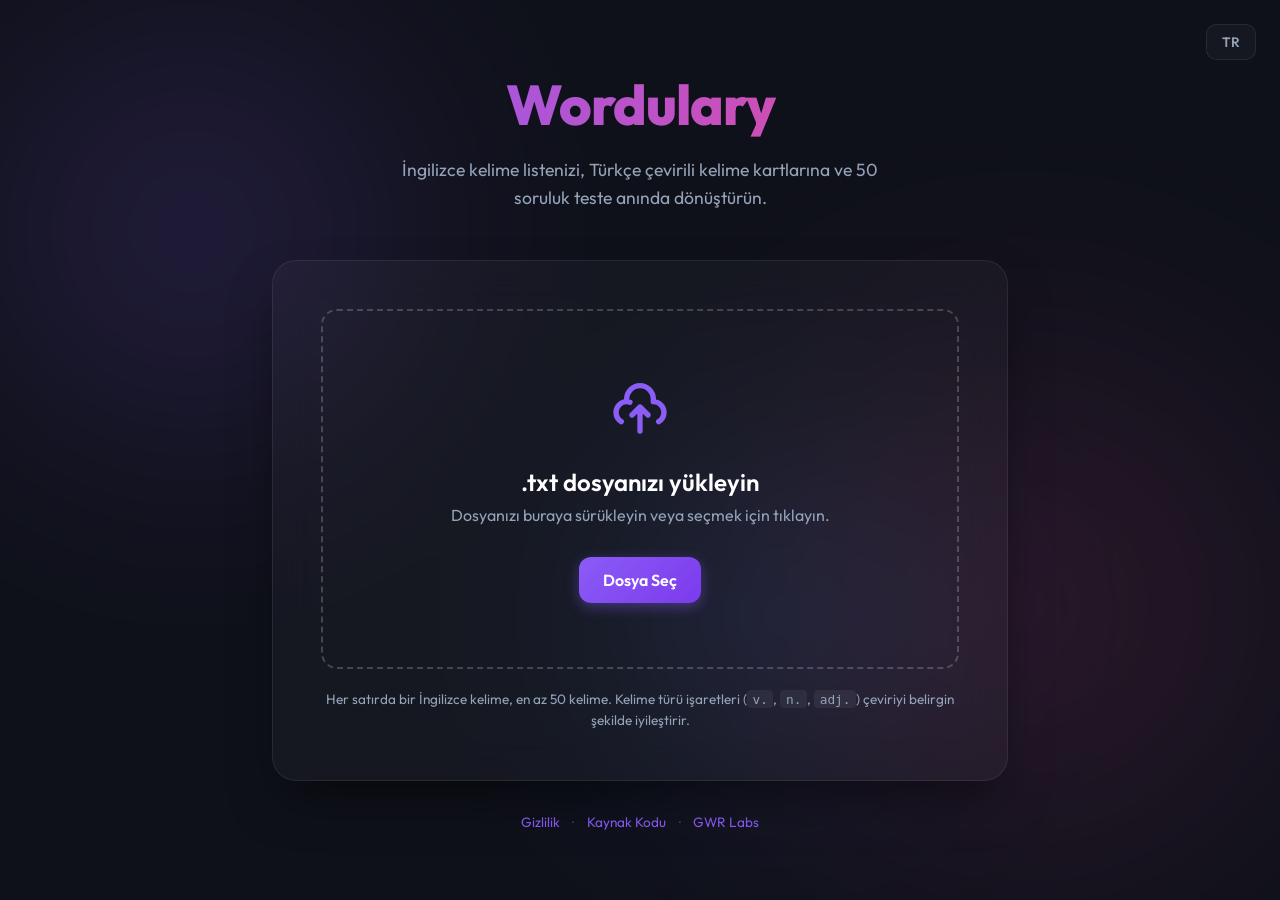
==== static/index.html @ 04f73932 "Rename the project from TestMaker to Wordulary "TestMaker" sat in the wrong crowd: in English, "test" ====
<!doctype html>
<html lang="tr">
  <head>
    <meta charset="UTF-8" />
    <meta name="viewport" content="width=device-width, initial-scale=1.0" />
    <title>Wordulary | Kelime Listesi ve Test Oluşturucu</title>
    <meta
      name="description"
      content="İngilizce kelime listenizi Türkçe çevirili kelime kartlarına ve 50 soruluk teste anında dönüştürün."
    />
    <link rel="preconnect" href="https://fonts.googleapis.com" />
    <link rel="preconnect" href="https://fonts.gstatic.com" crossorigin />
    <link
      href="https://fonts.googleapis.com/css2?family=Outfit:wght@300;400;600;800&display=swap"
      rel="stylesheet"
    />
    <link rel="stylesheet" href="/static/style.css" />
  </head>
  <body>
    <div class="background-mesh">
      <div class="blob blob-1"></div>
      <div class="blob blob-2"></div>
      <div class="blob blob-3"></div>
    </div>

    <button id="lang-btn" class="lang-btn" type="button" aria-label="Language">
      TR
    </button>

    <main class="container">
      <header class="header">
        <h1 data-i18n="heroTitle">Wordulary</h1>
        <p data-i18n="heroDesc">
          İngilizce kelime listenizi, Türkçe çevirili kelime kartlarına ve 50
          soruluk teste anında dönüştürün.
        </p>
      </header>

      <section class="card glassmorphism">
        <!-- API key (yalnizca herkese acik kurulumda gorunur) -->
        <div id="key-section" class="key-section hidden">
          <label class="key-label" for="api-key" data-i18n="keyLabel"
            >DeepL API Anahtarınız</label
          >
          <p class="key-hint" data-i18n="keyHint">
            Çeviri için kendi DeepL anahtarınızı kullanırsınız.
            <a href="https://www.deepl.com/pro-api" target="_blank" rel="noopener"
              >Ücretsiz anahtar alın</a
            >
            — ayda 500.000 karakter, binlerce kelime listesine yeter.
          </p>
          <input
            type="password"
            id="api-key"
            class="key-input"
            autocomplete="off"
            spellcheck="false"
            data-i18n-placeholder="keyPlaceholder"
            placeholder="Örn: 12345678-abcd-...:fx"
          />
          <div class="key-row">
            <label class="key-remember">
              <input type="checkbox" id="key-remember" checked />
              <span data-i18n="keyRemember">Bu cihazda hatırla</span>
            </label>
            <button
              type="button"
              id="key-forget"
              class="key-forget hidden"
              data-i18n="keyForget"
            >
              Kayıtlı anahtarı sil
            </button>
          </div>
          <p class="key-privacy">
            <svg
              class="lock-icon"
              viewBox="0 0 24 24"
              fill="none"
              xmlns="http://www.w3.org/2000/svg"
            >
              <path
                d="M7 11V7a5 5 0 0 1 10 0v4M5 11h14v10H5V11z"
                stroke="currentColor"
                stroke-width="2"
                stroke-linecap="round"
                stroke-linejoin="round"
              />
            </svg>
            <span data-i18n="keyPrivacy"
              >Anahtarınız yalnızca bu isteğin çevirisi için kullanılır.
              Sunucumuzda saklanmaz, kaydedilmez, loglanmaz.</span
            >
          </p>
        </div>

        <div id="upload-zone" class="upload-zone">
          <input type="file" id="file-input" accept=".txt" hidden />
          <div class="upload-content">
            <svg
              class="upload-icon"
              viewBox="0 0 24 24"
              fill="none"
              xmlns="http://www.w3.org/2000/svg"
            >
              <path
                d="M7 10V9C7 6.23858 9.23858 4 12 4C14.7614 4 17 6.23858 17 9V10C19.2091 10 21 11.7909 21 14C21 15.4806 20.1956 16.8084 19 17.5M7 10C4.79086 10 3 11.7909 3 14C3 15.4806 3.8044 16.8084 5 17.5M7 10C7.43285 10 7.84965 10.0688 8.24006 10.1959M12 12V21M12 12L15 15M12 12L9 15"
                stroke="currentColor"
                stroke-width="2"
                stroke-linecap="round"
                stroke-linejoin="round"
              />
            </svg>
            <h2 data-i18n="uploadTitle">.txt dosyanızı yükleyin</h2>
            <p data-i18n="uploadDesc">
              Dosyanızı buraya sürükleyin veya seçmek için tıklayın.
            </p>
            <span class="btn-primary" id="browse-btn" data-i18n="uploadBtn"
              >Dosya Seç</span
            >
          </div>
        </div>

        <p class="upload-rules" data-i18n="uploadRules">
          Her satırda bir İngilizce kelime, en az 50 kelime. Kelime türü
          işaretleri (<code>v.</code>, <code>n.</code>, <code>adj.</code>)
          çeviriyi belirgin şekilde iyileştirir.
        </p>

        <!-- Loading -->
        <div id="loading-state" class="state hidden">
          <div class="spinner"></div>
          <h3 data-i18n="loadingTitle">Kelimeleriniz işleniyor...</h3>
          <p data-i18n="loadingDesc">DeepL çeviriyi yaparken bir saniye...</p>
          <div class="progress-bar-container">
            <div class="progress-bar" id="progress-bar"></div>
          </div>
        </div>

        <!-- Success -->
        <div id="success-state" class="state hidden">
          <div class="success-icon-container">
            <svg
              class="success-icon"
              viewBox="0 0 24 24"
              fill="none"
              xmlns="http://www.w3.org/2000/svg"
            >
              <path
                d="M20 6L9 17L4 12"
                stroke="currentColor"
                stroke-width="2"
                stroke-linecap="round"
                stroke-linejoin="round"
              />
            </svg>
          </div>
          <h3 data-i18n="successTitle">Hazır!</h3>
          <p data-i18n="successDesc">
            Kelime listeniz ve testiniz indirilmeye hazır.
          </p>
          <div class="download-actions">
            <a
              id="download-words"
              class="btn-primary"
              href="#"
              data-i18n="downloadWords"
              >Kelime Listesini İndir</a
            >
            <a
              id="download-quiz"
              class="btn-secondary"
              href="#"
              data-i18n="downloadQuiz"
              >Testi İndir</a
            >
          </div>
          <button id="reset-btn" class="btn-ghost" data-i18n="resetBtn">
            Yeni Bir Tane Oluştur
          </button>
        </div>

        <!-- Error -->
        <div id="error-state" class="state hidden">
          <div class="error-icon-container">
            <svg
              class="error-icon"
              viewBox="0 0 24 24"
              fill="none"
              xmlns="http://www.w3.org/2000/svg"
            >
              <path
                d="M12 9V14M12 17.5V18M21 12C21 16.9706 16.9706 21 12 21C7.02944 21 3 16.9706 3 12C3 7.02944 7.02944 3 12 3C16.9706 3 21 7.02944 21 12Z"
                stroke="currentColor"
                stroke-width="2"
                stroke-linecap="round"
                stroke-linejoin="round"
              />
            </svg>
          </div>
          <h3 data-i18n="errorTitle">Bir şeyler ters gitti</h3>
          <p id="error-message" data-i18n="errorDesc">Dosyanız işlenemedi.</p>
          <button id="retry-btn" class="btn-primary" data-i18n="retryBtn">
            Tekrar Dene
          </button>
        </div>
      </section>

      <footer class="footer">
        <a href="/privacy/" data-i18n="footerPrivacy">Gizlilik</a>
        <span class="footer-sep">·</span>
        <a
          href="https://github.com/TalhaTufanN/wordulary"
          target="_blank"
          rel="noopener"
          data-i18n="footerSource"
          >Kaynak Kodu</a
        >
        <span class="footer-sep">·</span>
        <a href="https://gwrlabs.com" target="_blank" rel="noopener">GWR Labs</a>
      </footer>
    </main>

    <script src="/static/translations.js"></script>
    <script src="/static/script.js"></script>
  </body>
</html>
---- static/style.css ----
:root {
  --bg-dark: #0f111a;
  --card-bg: rgba(255, 255, 255, 0.03);
  --card-border: rgba(255, 255, 255, 0.08);
  --text-primary: #ffffff;
  --text-secondary: #94a3b8;
  --accent-primary: #8b5cf6;
  --accent-secondary: #ec4899;
  --accent-hover: #7c3aed;
  --success: #10b981;
  --error: #ef4444;
}

* {
  margin: 0;
  padding: 0;
  box-sizing: border-box;
  font-family: "Outfit", sans-serif;
}

body {
  background-color: var(--bg-dark);
  color: var(--text-primary);
  min-height: 100vh;
  display: flex;
  justify-content: center;
  align-items: center;
  overflow-x: hidden;
  position: relative;
}

/* Background Mesh */
.background-mesh {
  position: fixed;
  top: 0;
  left: 0;
  width: 100vw;
  height: 100vh;
  z-index: -1;
  overflow: hidden;
  background: var(--bg-dark);
}

.blob {
  position: absolute;
  filter: blur(100px);
  opacity: 0.5;
  animation: float 20s infinite alternate;
}

.blob-1 {
  top: -10%;
  left: -10%;
  width: 50vw;
  height: 50vw;
  background: radial-gradient(
    circle,
    rgba(139, 92, 246, 0.4) 0%,
    rgba(0, 0, 0, 0) 70%
  );
}

.blob-2 {
  bottom: -10%;
  right: -10%;
  width: 60vw;
  height: 60vw;
  background: radial-gradient(
    circle,
    rgba(236, 72, 153, 0.3) 0%,
    rgba(0, 0, 0, 0) 70%
  );
  animation-delay: -5s;
}

.blob-3 {
  top: 40%;
  left: 40%;
  width: 40vw;
  height: 40vw;
  background: radial-gradient(
    circle,
    rgba(59, 130, 246, 0.3) 0%,
    rgba(0, 0, 0, 0) 70%
  );
  animation-delay: -10s;
}

@keyframes float {
  0% {
    transform: translate(0, 0) scale(1);
  }
  100% {
    transform: translate(10%, 10%) scale(1.1);
  }
}

/* Container & Header */
.container {
  width: 100%;
  max-width: 800px;
  padding: 2rem;
  z-index: 1;
}

.header {
  text-align: center;
  margin-bottom: 3rem;
}

.header h1 {
  font-size: 3.5rem;
  font-weight: 800;
  margin-bottom: 1rem;
  background: linear-gradient(
    to right,
    var(--accent-primary),
    var(--accent-secondary)
  );
  -webkit-background-clip: text;
  background-clip: text;
  -webkit-text-fill-color: transparent;
  letter-spacing: -1px;
}

.header p {
  color: var(--text-secondary);
  font-size: 1.1rem;
  max-width: 500px;
  margin: 0 auto;
  line-height: 1.6;
}

/* Glassmorphism Card */
.glassmorphism {
  background: var(--card-bg);
  backdrop-filter: blur(20px);
  -webkit-backdrop-filter: blur(20px);
  border: 1px solid var(--card-border);
  border-radius: 24px;
  padding: 3rem;
  box-shadow: 0 25px 50px -12px rgba(0, 0, 0, 0.5);
  transition: all 0.3s ease;
}

/* Upload Zone */
.upload-zone {
  border: 2px dashed rgba(255, 255, 255, 0.2);
  border-radius: 16px;
  padding: 4rem 2rem;
  text-align: center;
  cursor: pointer;
  transition: all 0.3s cubic-bezier(0.4, 0, 0.2, 1);
  position: relative;
  overflow: hidden;
}

.upload-zone:hover,
.upload-zone.dragover {
  border-color: var(--accent-primary);
  background: rgba(139, 92, 246, 0.05);
  transform: translateY(-2px);
}

.upload-icon {
  width: 64px;
  height: 64px;
  color: var(--accent-primary);
  margin-bottom: 1.5rem;
  transition: transform 0.3s ease;
}

.upload-zone:hover .upload-icon {
  transform: translateY(-5px);
}

.upload-zone h2 {
  font-size: 1.5rem;
  font-weight: 600;
  margin-bottom: 0.5rem;
}

.upload-zone p {
  color: var(--text-secondary);
  margin-bottom: 2rem;
}

/* Buttons */
.btn-primary,
.btn-secondary,
.btn-ghost {
  display: inline-block;
  padding: 0.8rem 1.5rem;
  border-radius: 12px;
  font-weight: 600;
  font-size: 1rem;
  cursor: pointer;
  transition: all 0.2s ease;
  border: none;
  text-decoration: none;
}

.btn-primary {
  background: linear-gradient(
    135deg,
    var(--accent-primary),
    var(--accent-hover)
  );
  color: white;
  box-shadow: 0 4px 14px 0 rgba(139, 92, 246, 0.39);
}

.btn-primary:hover {
  box-shadow: 0 6px 20px rgba(139, 92, 246, 0.23);
  transform: translateY(-2px);
}

.btn-secondary {
  background: rgba(255, 255, 255, 0.1);
  color: white;
  border: 1px solid rgba(255, 255, 255, 0.1);
}

.btn-secondary:hover {
  background: rgba(255, 255, 255, 0.15);
  transform: translateY(-2px);
}

.btn-ghost {
  background: transparent;
  color: var(--text-secondary);
  margin-top: 1rem;
}

.btn-ghost:hover {
  color: white;
}

/* States */
.state {
  text-align: center;
  padding: 2rem 0;
  animation: fadeIn 0.4s ease forwards;
}

.hidden {
  display: none !important;
}

@keyframes fadeIn {
  from {
    opacity: 0;
    transform: translateY(10px);
  }
  to {
    opacity: 1;
    transform: translateY(0);
  }
}

/* Loading State */
.spinner {
  width: 50px;
  height: 50px;
  border: 3px solid rgba(255, 255, 255, 0.1);
  border-radius: 50%;
  border-top-color: var(--accent-primary);
  animation: spin 1s ease-in-out infinite;
  margin: 0 auto 2rem;
}

@keyframes spin {
  to {
    transform: rotate(360deg);
  }
}

.state h3 {
  font-size: 1.5rem;
  margin-bottom: 1rem;
}

.state p {
  color: var(--text-secondary);
}

.progress-bar-container {
  width: 100%;
  height: 6px;
  background: rgba(255, 255, 255, 0.1);
  border-radius: 6px;
  margin-top: 2rem;
  overflow: hidden;
  position: relative;
}

.progress-bar {
  position: absolute;
  top: 0;
  left: 0;
  height: 100%;
  width: 30%;
  background: linear-gradient(
    90deg,
    var(--accent-primary),
    var(--accent-secondary)
  );
  border-radius: 6px;
  animation: progress 2s infinite ease-in-out alternate;
}

@keyframes progress {
  0% {
    width: 10%;
    transform: translateX(0);
  }
  100% {
    width: 40%;
    transform: translateX(60vw);
  }
}

/* Success & Error Icons */
.success-icon-container,
.error-icon-container {
  width: 64px;
  height: 64px;
  border-radius: 50%;
  display: flex;
  justify-content: center;
  align-items: center;
  margin: 0 auto 1.5rem;
}

.success-icon-container {
  background: rgba(16, 185, 129, 0.2);
  color: var(--success);
}

.error-icon-container {
  background: rgba(239, 68, 68, 0.2);
  color: var(--error);
}

.success-icon,
.error-icon {
  width: 32px;
  height: 32px;
}

.download-actions {
  display: flex;
  gap: 1rem;
  justify-content: center;
  margin-top: 2rem;
}

/* Language toggle */
.lang-btn {
  position: fixed;
  top: 1.5rem;
  right: 1.5rem;
  z-index: 10;
  padding: 0.5rem 0.9rem;
  border-radius: 10px;
  background: var(--card-bg);
  backdrop-filter: blur(20px);
  -webkit-backdrop-filter: blur(20px);
  border: 1px solid var(--card-border);
  color: var(--text-secondary);
  font-weight: 600;
  font-size: 0.85rem;
  letter-spacing: 0.5px;
  cursor: pointer;
  transition: all 0.2s ease;
}

.lang-btn:hover {
  color: var(--text-primary);
  border-color: var(--accent-primary);
}

/* API key section */
.key-section {
  margin-bottom: 2rem;
  padding-bottom: 2rem;
  border-bottom: 1px solid var(--card-border);
}

.key-label {
  display: block;
  font-weight: 600;
  margin-bottom: 0.4rem;
}

.key-hint {
  color: var(--text-secondary);
  font-size: 0.9rem;
  line-height: 1.5;
  margin-bottom: 0.9rem;
}

.key-hint a,
.footer a {
  color: var(--accent-primary);
  text-decoration: none;
}

.key-hint a:hover,
.footer a:hover {
  text-decoration: underline;
}

.key-input {
  width: 100%;
  padding: 0.85rem 1rem;
  border-radius: 12px;
  background: rgba(0, 0, 0, 0.25);
  border: 1px solid var(--card-border);
  color: var(--text-primary);
  font-size: 0.95rem;
  transition: border-color 0.2s ease;
}

.key-input::placeholder {
  color: rgba(148, 163, 184, 0.5);
}

.key-input:focus {
  outline: none;
  border-color: var(--accent-primary);
}

.key-row {
  display: flex;
  align-items: center;
  justify-content: space-between;
  gap: 1rem;
  margin-top: 0.75rem;
  flex-wrap: wrap;
}

.key-remember {
  display: flex;
  align-items: center;
  gap: 0.5rem;
  color: var(--text-secondary);
  font-size: 0.9rem;
  cursor: pointer;
}

.key-remember input {
  accent-color: var(--accent-primary);
  width: 16px;
  height: 16px;
  cursor: pointer;
}

.key-forget {
  background: none;
  border: none;
  color: var(--text-secondary);
  font-size: 0.85rem;
  text-decoration: underline;
  cursor: pointer;
  padding: 0;
}

.key-forget:hover {
  color: var(--error);
}

.key-privacy {
  display: flex;
  align-items: flex-start;
  gap: 0.5rem;
  margin-top: 0.9rem;
  color: var(--text-secondary);
  font-size: 0.82rem;
  line-height: 1.5;
  opacity: 0.85;
}

.lock-icon {
  width: 14px;
  height: 14px;
  flex-shrink: 0;
  margin-top: 0.2rem;
  color: var(--success);
}

/* Upload rules */
.upload-rules {
  margin-top: 1.25rem;
  text-align: center;
  color: var(--text-secondary);
  font-size: 0.85rem;
  line-height: 1.6;
}

.upload-rules code {
  font-family: ui-monospace, "SF Mono", Menlo, monospace;
  background: rgba(255, 255, 255, 0.06);
  padding: 0.1rem 0.35rem;
  border-radius: 4px;
  font-size: 0.8rem;
}

/* Footer */
.footer {
  margin-top: 2rem;
  text-align: center;
  color: var(--text-secondary);
  font-size: 0.85rem;
}

.footer-sep {
  margin: 0 0.6rem;
  opacity: 0.4;
}

@media (max-width: 640px) {
  .download-actions {
    flex-direction: column;
  }
  .header h1 {
    font-size: 2.5rem;
  }
  .glassmorphism {
    padding: 1.75rem;
  }
  .upload-zone {
    padding: 2.5rem 1rem;
  }
  .container {
    padding: 1.25rem;
  }
  .lang-btn {
    top: 1rem;
    right: 1rem;
  }
}
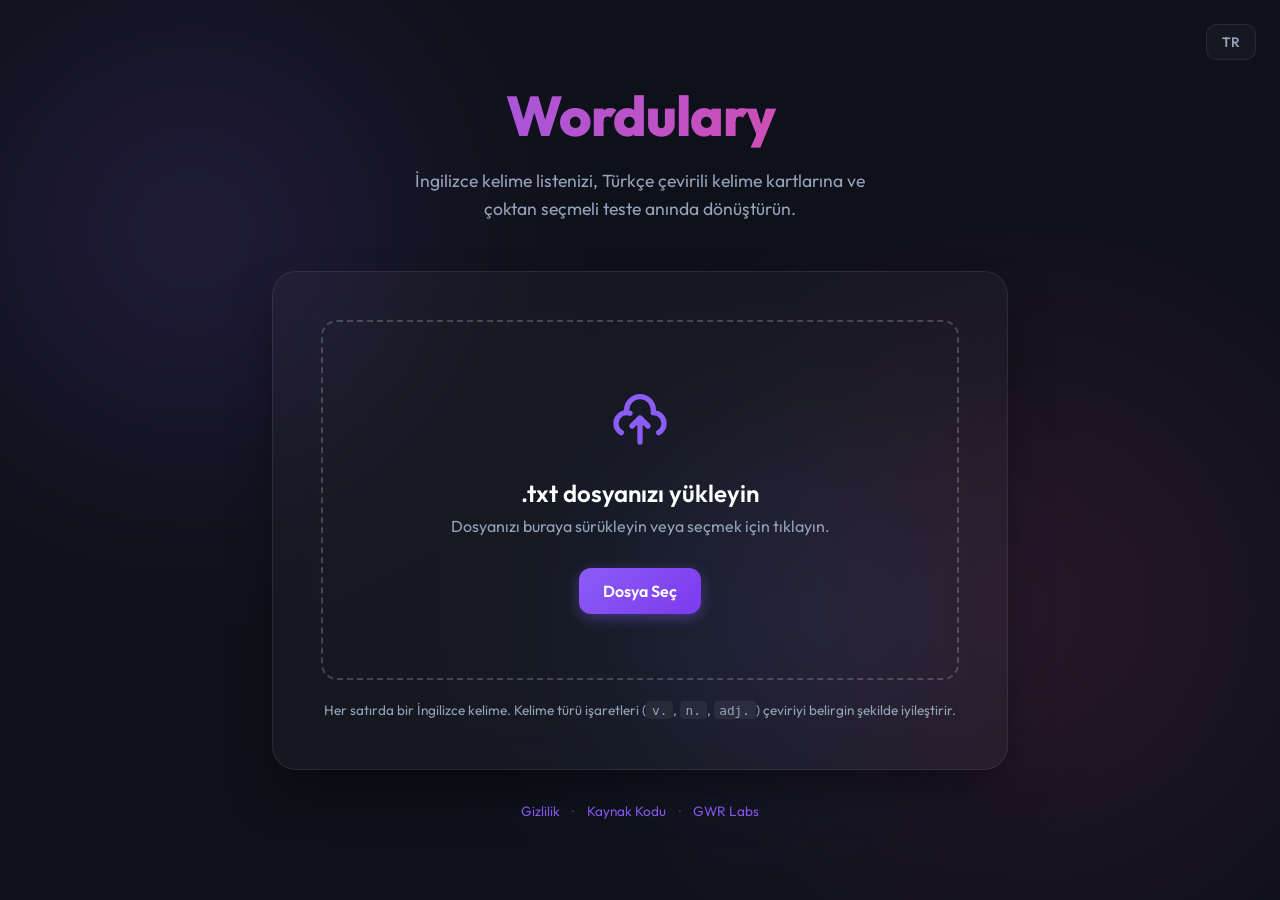
==== commit 40aaae9b: "Remove the 50-word requirement; fix duplicate-word crash The 50-word minimum was arbitrary and the q" ====
--- a/static/index.html
+++ b/static/index.html
@@ -6,7 +6,7 @@
     <title>Wordulary | Kelime Listesi ve Test Oluşturucu</title>
     <meta
       name="description"
-      content="İngilizce kelime listenizi Türkçe çevirili kelime kartlarına ve 50 soruluk teste anında dönüştürün."
+      content="İngilizce kelime listenizi Türkçe çevirili kelime kartlarına ve çoktan seçmeli teste anında dönüştürün."
     />
     <link rel="preconnect" href="https://fonts.googleapis.com" />
     <link rel="preconnect" href="https://fonts.gstatic.com" crossorigin />
@@ -31,8 +31,8 @@
       <header class="header">
         <h1 data-i18n="heroTitle">Wordulary</h1>
         <p data-i18n="heroDesc">
-          İngilizce kelime listenizi, Türkçe çevirili kelime kartlarına ve 50
-          soruluk teste anında dönüştürün.
+          İngilizce kelime listenizi, Türkçe çevirili kelime kartlarına ve çoktan
+          seçmeli teste anında dönüştürün.
         </p>
       </header>
 
@@ -122,7 +122,7 @@
         </div>
 
         <p class="upload-rules" data-i18n="uploadRules">
-          Her satırda bir İngilizce kelime, en az 50 kelime. Kelime türü
+          Her satırda bir İngilizce kelime. Kelime türü
           işaretleri (<code>v.</code>, <code>n.</code>, <code>adj.</code>)
           çeviriyi belirgin şekilde iyileştirir.
         </p>
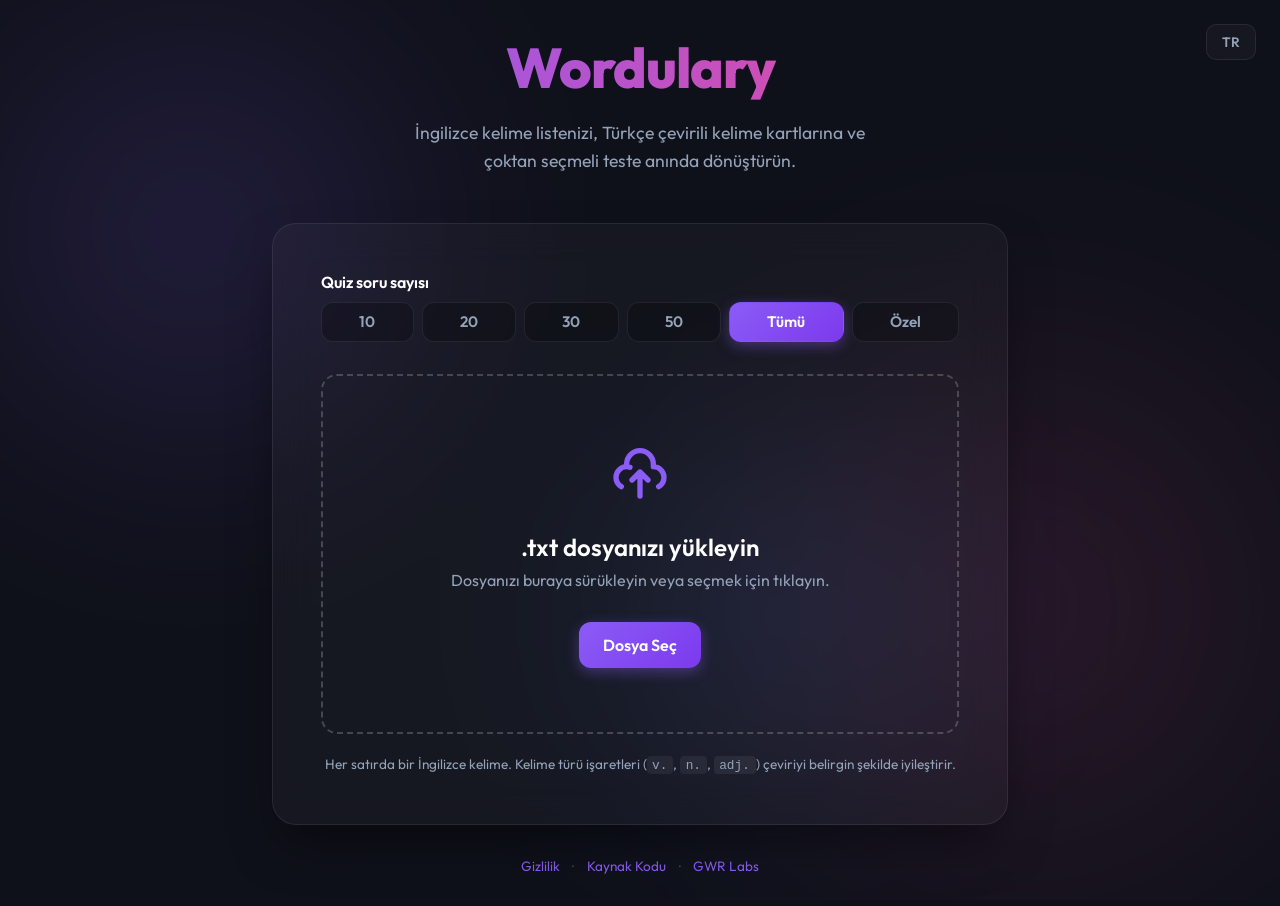
==== commit d9688fcd: "Let the user choose the quiz length The quiz was always every word. Now a selector above the upload " ====
--- a/static/index.html
+++ b/static/index.html
@@ -94,6 +94,43 @@
           </p>
         </div>
 
+        <div id="quiz-count-section" class="quiz-count-section">
+          <label class="count-label" data-i18n="countLabel"
+            >Quiz soru sayısı</label
+          >
+          <div class="count-options" id="count-options">
+            <button type="button" class="count-btn" data-count="10">10</button>
+            <button type="button" class="count-btn" data-count="20">20</button>
+            <button type="button" class="count-btn" data-count="30">30</button>
+            <button type="button" class="count-btn" data-count="50">50</button>
+            <button
+              type="button"
+              class="count-btn active"
+              data-count="all"
+              data-i18n="countAll"
+            >
+              Tümü
+            </button>
+            <button
+              type="button"
+              class="count-btn"
+              data-count="custom"
+              data-i18n="countCustom"
+            >
+              Özel
+            </button>
+          </div>
+          <input
+            type="number"
+            id="count-custom"
+            class="count-custom hidden"
+            min="1"
+            max="1000"
+            data-i18n-placeholder="countCustomPlaceholder"
+            placeholder="Kaç soru?"
+          />
+        </div>
+
         <div id="upload-zone" class="upload-zone">
           <input type="file" id="file-input" accept=".txt" hidden />
           <div class="upload-content">
--- a/static/style.css
+++ b/static/style.css
@@ -489,6 +489,66 @@
   color: var(--success);
 }
 
+/* Quiz question-count selector */
+.quiz-count-section {
+  margin-bottom: 2rem;
+}
+
+.count-label {
+  display: block;
+  font-weight: 600;
+  margin-bottom: 0.6rem;
+}
+
+.count-options {
+  display: flex;
+  flex-wrap: wrap;
+  gap: 0.5rem;
+}
+
+.count-btn {
+  flex: 1 1 auto;
+  min-width: 52px;
+  padding: 0.6rem 0.9rem;
+  border-radius: 12px;
+  background: rgba(0, 0, 0, 0.25);
+  border: 1px solid var(--card-border);
+  color: var(--text-secondary);
+  font-weight: 600;
+  font-size: 0.95rem;
+  cursor: pointer;
+  transition: all 0.2s ease;
+}
+
+.count-btn:hover {
+  border-color: var(--accent-primary);
+  color: var(--text-primary);
+}
+
+.count-btn.active {
+  background: linear-gradient(135deg, var(--accent-primary), var(--accent-hover));
+  border-color: transparent;
+  color: #fff;
+  box-shadow: 0 4px 14px 0 rgba(139, 92, 246, 0.39);
+}
+
+.count-custom {
+  width: 100%;
+  margin-top: 0.6rem;
+  padding: 0.75rem 1rem;
+  border-radius: 12px;
+  background: rgba(0, 0, 0, 0.25);
+  border: 1px solid var(--card-border);
+  color: var(--text-primary);
+  font-size: 0.95rem;
+  transition: border-color 0.2s ease;
+}
+
+.count-custom:focus {
+  outline: none;
+  border-color: var(--accent-primary);
+}
+
 /* Upload rules */
 .upload-rules {
   margin-top: 1.25rem;
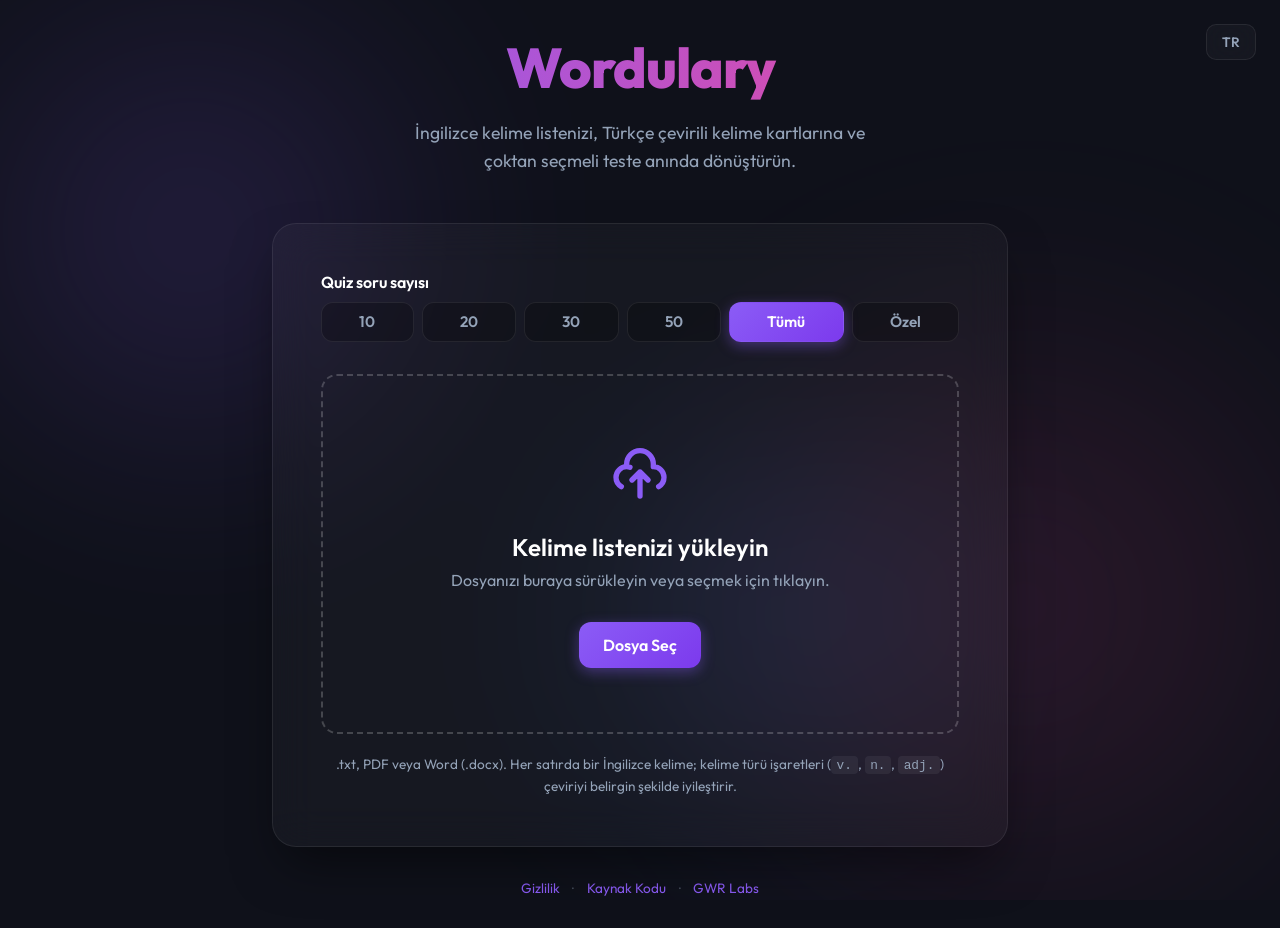
==== commit ff44c23e: "Accept PDF and Word (.docx) uploads, not just .txt Teachers have vocabulary lists in whatever format" ====
--- a/static/index.html
+++ b/static/index.html
@@ -132,7 +132,7 @@
         </div>
 
         <div id="upload-zone" class="upload-zone">
-          <input type="file" id="file-input" accept=".txt" hidden />
+          <input type="file" id="file-input" accept=".txt,.pdf,.docx" hidden />
           <div class="upload-content">
             <svg
               class="upload-icon"
@@ -148,7 +148,7 @@
                 stroke-linejoin="round"
               />
             </svg>
-            <h2 data-i18n="uploadTitle">.txt dosyanızı yükleyin</h2>
+            <h2 data-i18n="uploadTitle">Kelime listenizi yükleyin</h2>
             <p data-i18n="uploadDesc">
               Dosyanızı buraya sürükleyin veya seçmek için tıklayın.
             </p>
@@ -159,8 +159,8 @@
         </div>
 
         <p class="upload-rules" data-i18n="uploadRules">
-          Her satırda bir İngilizce kelime. Kelime türü
-          işaretleri (<code>v.</code>, <code>n.</code>, <code>adj.</code>)
+          .txt, PDF veya Word (.docx). Her satırda bir İngilizce kelime; kelime
+          türü işaretleri (<code>v.</code>, <code>n.</code>, <code>adj.</code>)
           çeviriyi belirgin şekilde iyileştirir.
         </p>
 
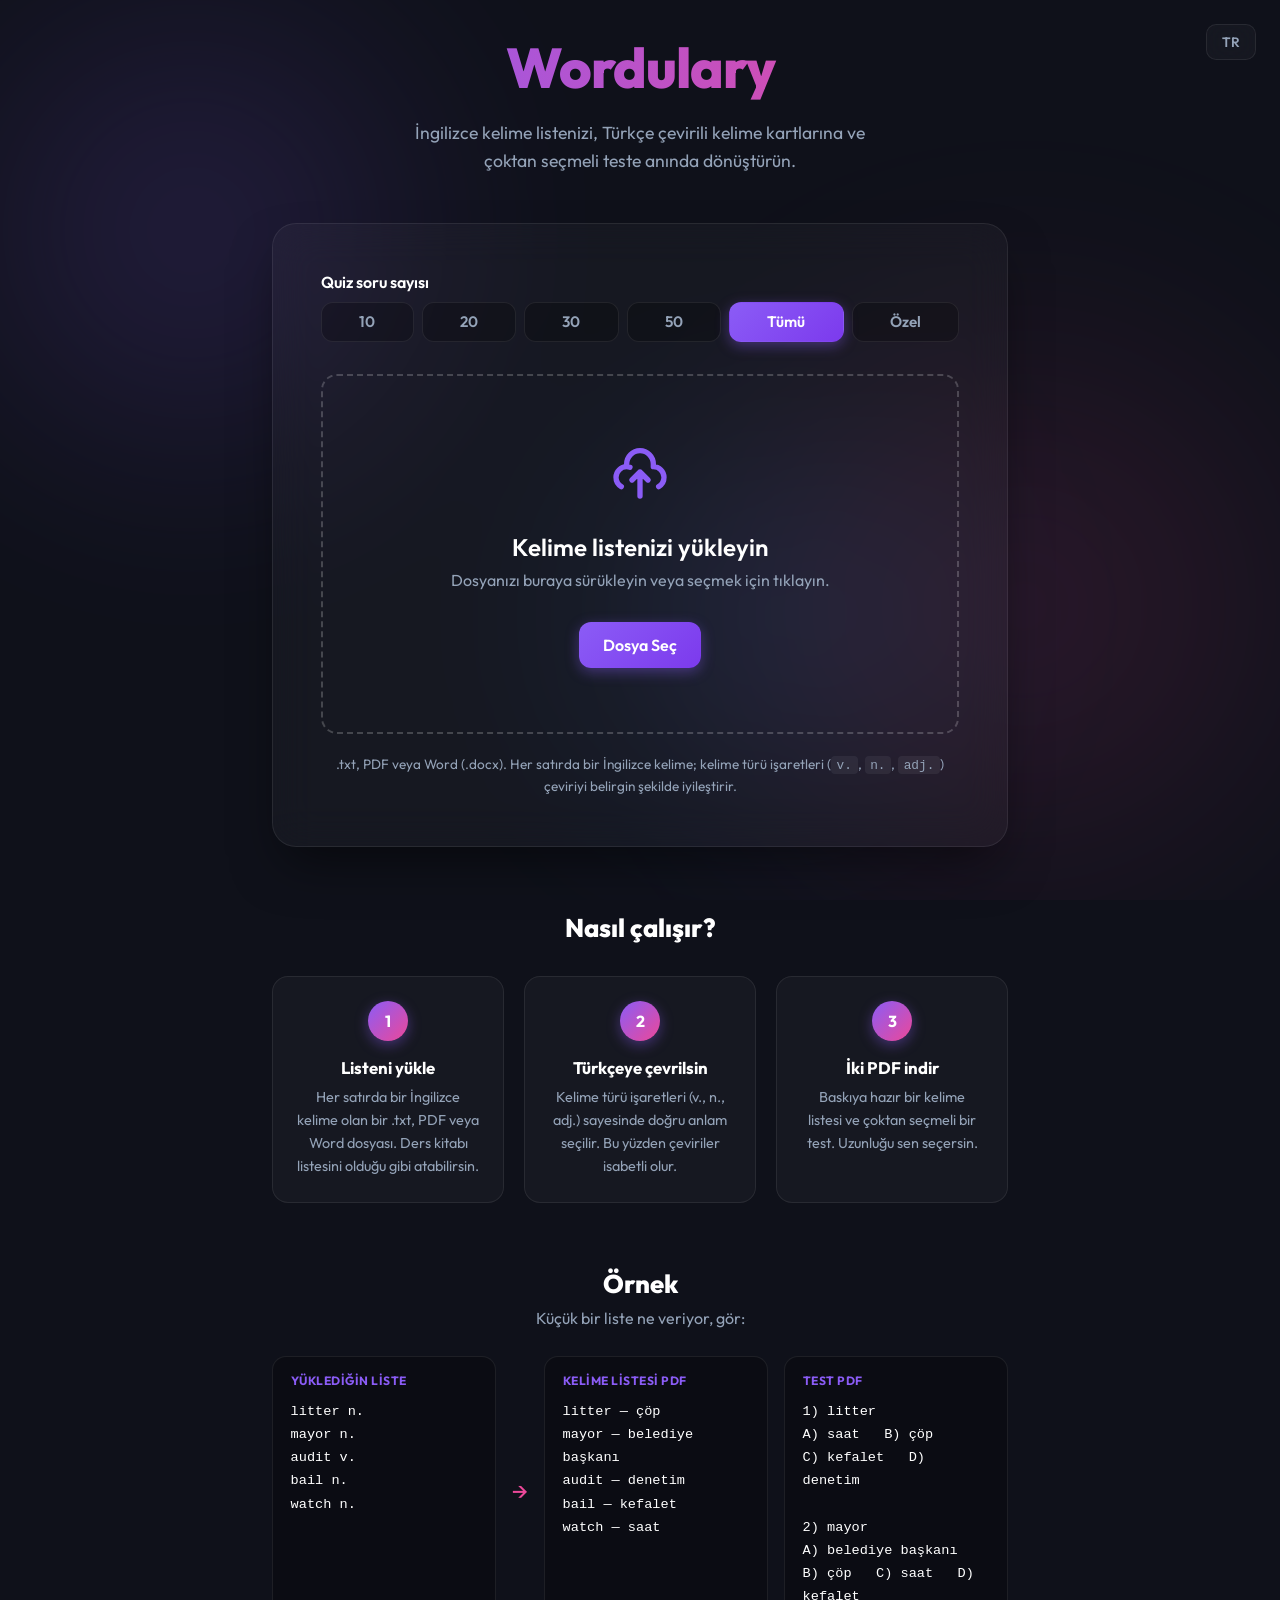
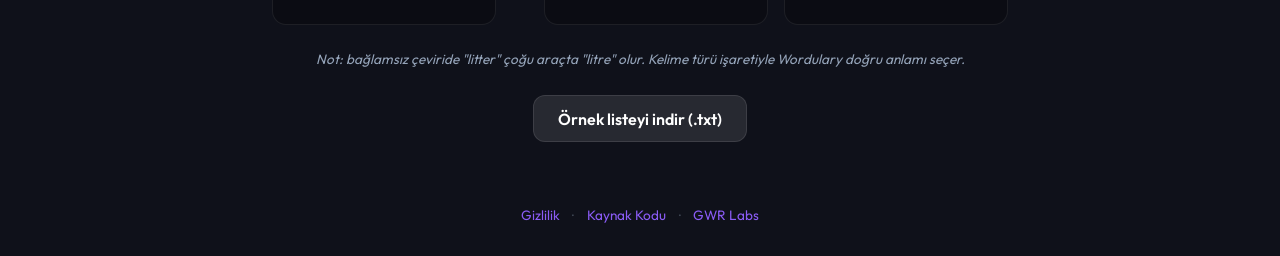
==== commit c3a4535f: "Add "How it works" and a worked example to the landing page The page was a bare upload box - users h" ====
--- a/static/index.html
+++ b/static/index.html
@@ -243,6 +243,81 @@
         </div>
       </section>
 
+      <!-- Nasıl çalışır -->
+      <section class="how-section">
+        <h2 class="section-title" data-i18n="howTitle">Nasıl çalışır?</h2>
+        <div class="how-steps">
+          <div class="how-step">
+            <div class="how-num">1</div>
+            <h3 data-i18n="how1Title">Listeni yükle</h3>
+            <p data-i18n="how1Desc">
+              Her satırda bir İngilizce kelime olan bir .txt, PDF veya Word
+              dosyası. Ders kitabı listesini olduğu gibi atabilirsin.
+            </p>
+          </div>
+          <div class="how-step">
+            <div class="how-num">2</div>
+            <h3 data-i18n="how2Title">Türkçeye çevrilsin</h3>
+            <p data-i18n="how2Desc">
+              Kelime türü işaretleri (v., n., adj.) sayesinde doğru anlam
+              seçilir. Bu yüzden çeviriler isabetli olur.
+            </p>
+          </div>
+          <div class="how-step">
+            <div class="how-num">3</div>
+            <h3 data-i18n="how3Title">İki PDF indir</h3>
+            <p data-i18n="how3Desc">
+              Baskıya hazır bir kelime listesi ve çoktan seçmeli bir test.
+              Uzunluğu sen seçersin.
+            </p>
+          </div>
+        </div>
+      </section>
+
+      <!-- Örnek girdi → çıktı -->
+      <section class="example-section">
+        <h2 class="section-title" data-i18n="exTitle">Örnek</h2>
+        <p class="section-sub" data-i18n="exSub">
+          Küçük bir liste ne veriyor, gör:
+        </p>
+        <div class="example-grid">
+          <div class="ex-card">
+            <div class="ex-label" data-i18n="exInLabel">Yüklediğin liste</div>
+            <pre class="ex-pre">litter n.
+mayor n.
+audit v.
+bail n.
+watch n.</pre>
+          </div>
+          <div class="ex-arrow" aria-hidden="true">→</div>
+          <div class="ex-card">
+            <div class="ex-label" data-i18n="exWordsLabel">Kelime listesi PDF</div>
+            <pre class="ex-pre">litter — çöp
+mayor — belediye başkanı
+audit — denetim
+bail — kefalet
+watch — saat</pre>
+          </div>
+          <div class="ex-card">
+            <div class="ex-label" data-i18n="exQuizLabel">Test PDF</div>
+            <pre class="ex-pre">1) litter
+A) saat   B) çöp
+C) kefalet   D) denetim
+
+2) mayor
+A) belediye başkanı
+B) çöp   C) saat   D) kefalet</pre>
+          </div>
+        </div>
+        <p class="example-note" data-i18n="exNote">
+          Not: bağlamsız çeviride "litter" çoğu araçta "litre" olur. Kelime türü
+          işaretiyle Wordulary doğru anlamı seçer.
+        </p>
+        <button type="button" id="sample-btn" class="btn-secondary" data-i18n="exDownload">
+          Örnek listeyi indir (.txt)
+        </button>
+      </section>
+
       <footer class="footer">
         <a href="/privacy/" data-i18n="footerPrivacy">Gizlilik</a>
         <span class="footer-sep">·</span>
--- a/static/style.css
+++ b/static/style.css
@@ -566,9 +566,130 @@
   font-size: 0.8rem;
 }
 
+/* How it works + Example sections */
+.section-title {
+  text-align: center;
+  font-size: 1.6rem;
+  font-weight: 800;
+  margin-bottom: 0.5rem;
+}
+
+.section-sub {
+  text-align: center;
+  color: var(--text-secondary);
+  margin-bottom: 1.75rem;
+}
+
+.how-section {
+  margin-top: 4rem;
+}
+
+.how-section .section-title {
+  margin-bottom: 2rem;
+}
+
+.how-steps {
+  display: grid;
+  grid-template-columns: repeat(3, 1fr);
+  gap: 1.25rem;
+}
+
+.how-step {
+  background: var(--card-bg);
+  border: 1px solid var(--card-border);
+  border-radius: 16px;
+  padding: 1.5rem;
+  text-align: center;
+}
+
+.how-num {
+  width: 40px;
+  height: 40px;
+  margin: 0 auto 1rem;
+  border-radius: 50%;
+  display: flex;
+  align-items: center;
+  justify-content: center;
+  font-weight: 700;
+  color: #fff;
+  background: linear-gradient(135deg, var(--accent-primary), var(--accent-secondary));
+  box-shadow: 0 4px 14px rgba(139, 92, 246, 0.4);
+}
+
+.how-step h3 {
+  font-size: 1.05rem;
+  margin-bottom: 0.5rem;
+}
+
+.how-step p {
+  color: var(--text-secondary);
+  font-size: 0.9rem;
+  line-height: 1.6;
+}
+
+.example-section {
+  margin-top: 4rem;
+}
+
+.example-grid {
+  display: flex;
+  align-items: stretch;
+  gap: 1rem;
+  flex-wrap: wrap;
+}
+
+.ex-card {
+  flex: 1 1 0;
+  min-width: 180px;
+  background: rgba(0, 0, 0, 0.25);
+  border: 1px solid var(--card-border);
+  border-radius: 14px;
+  padding: 1rem 1.1rem;
+}
+
+.ex-label {
+  font-size: 0.75rem;
+  text-transform: uppercase;
+  letter-spacing: 0.5px;
+  color: var(--accent-primary);
+  font-weight: 700;
+  margin-bottom: 0.75rem;
+}
+
+.ex-pre {
+  font-family: ui-monospace, "SF Mono", Menlo, Consolas, monospace;
+  font-size: 0.85rem;
+  line-height: 1.7;
+  color: var(--text-primary);
+  white-space: pre-wrap;
+  margin: 0;
+}
+
+.ex-arrow {
+  align-self: center;
+  font-size: 1.5rem;
+  color: var(--accent-secondary);
+  flex: 0 0 auto;
+}
+
+.example-note {
+  margin-top: 1.5rem;
+  text-align: center;
+  color: var(--text-secondary);
+  font-size: 0.85rem;
+  line-height: 1.6;
+  font-style: italic;
+}
+
+.example-section #sample-btn {
+  display: block;
+  margin: 1.5rem auto 0;
+  cursor: pointer;
+}
+
 /* Footer */
 .footer {
-  margin-top: 2rem;
+  margin-top: 4rem;
   text-align: center;
   color: var(--text-secondary);
   font-size: 0.85rem;
@@ -595,6 +716,15 @@
   .container {
     padding: 1.25rem;
   }
+  .how-steps {
+    grid-template-columns: 1fr;
+  }
+  .example-grid {
+    flex-direction: column;
+  }
+  .ex-arrow {
+    transform: rotate(90deg);
+  }
   .lang-btn {
     top: 1rem;
     right: 1rem;
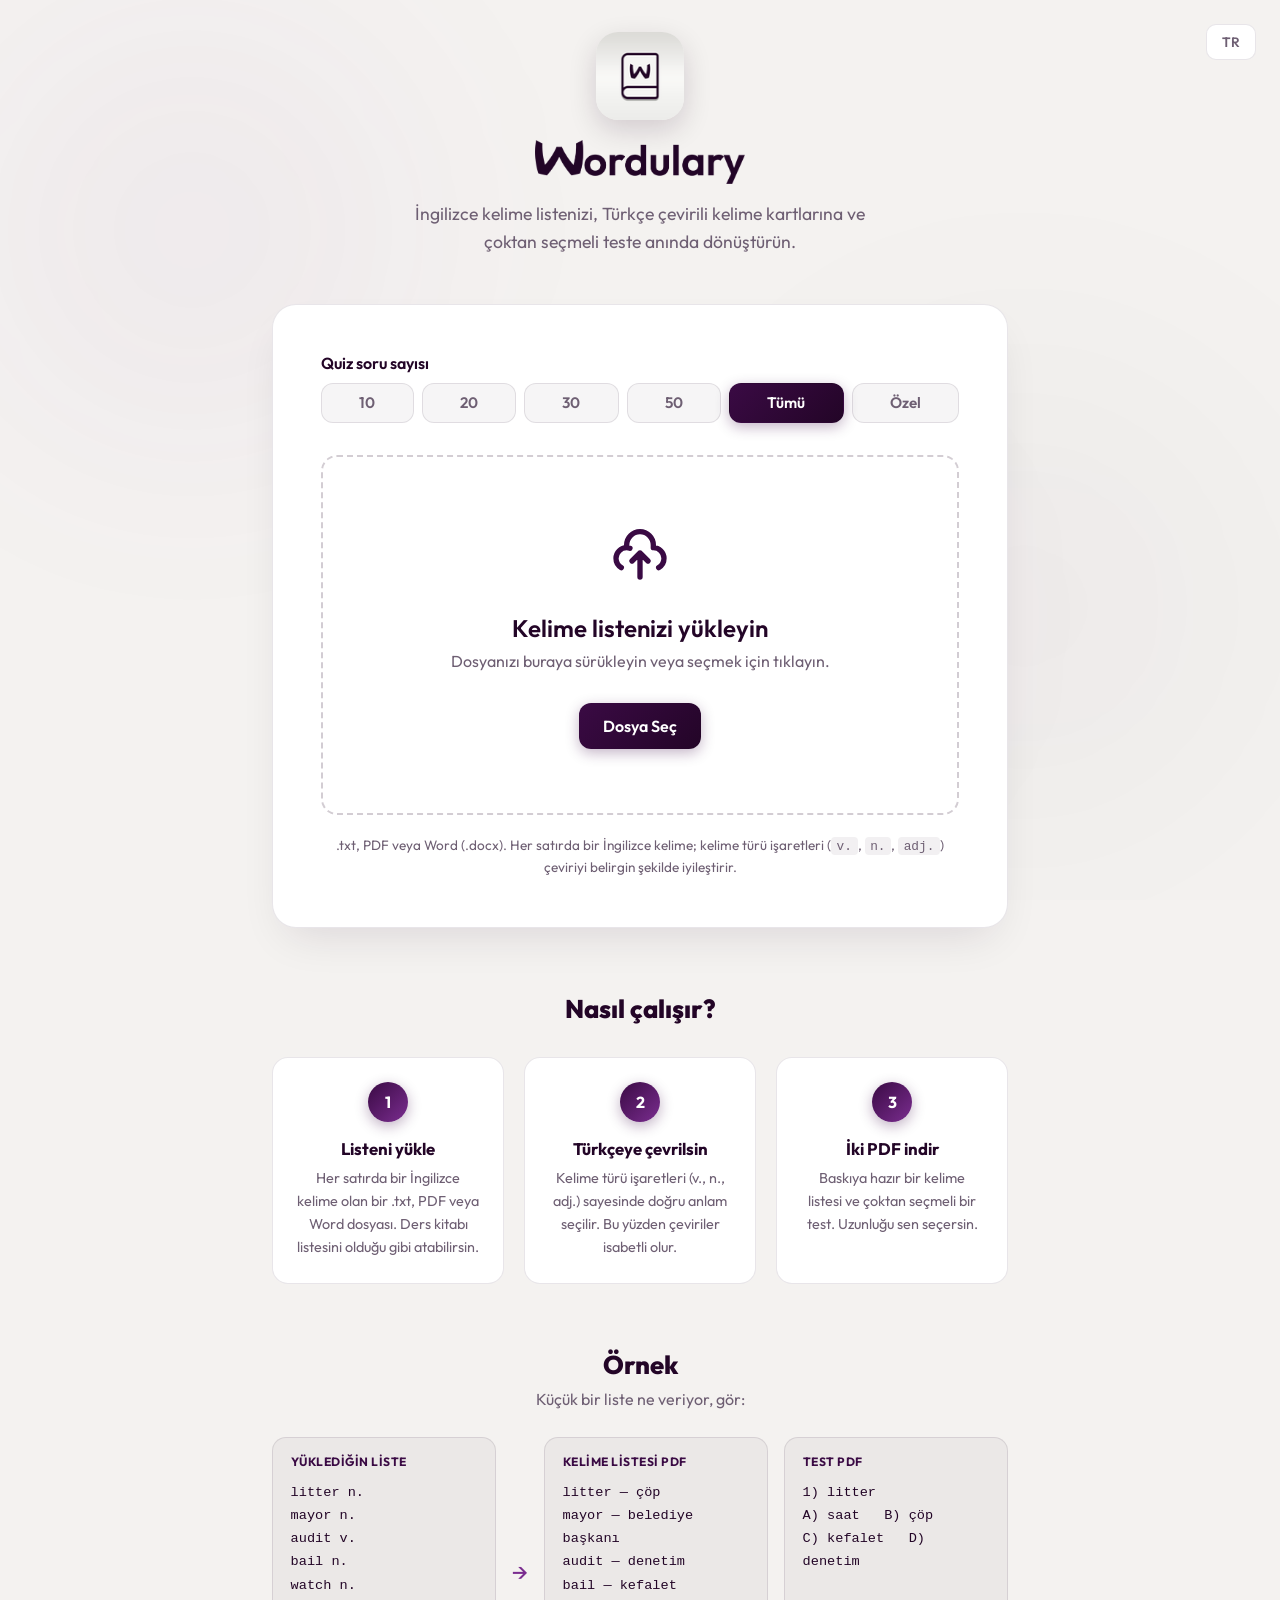
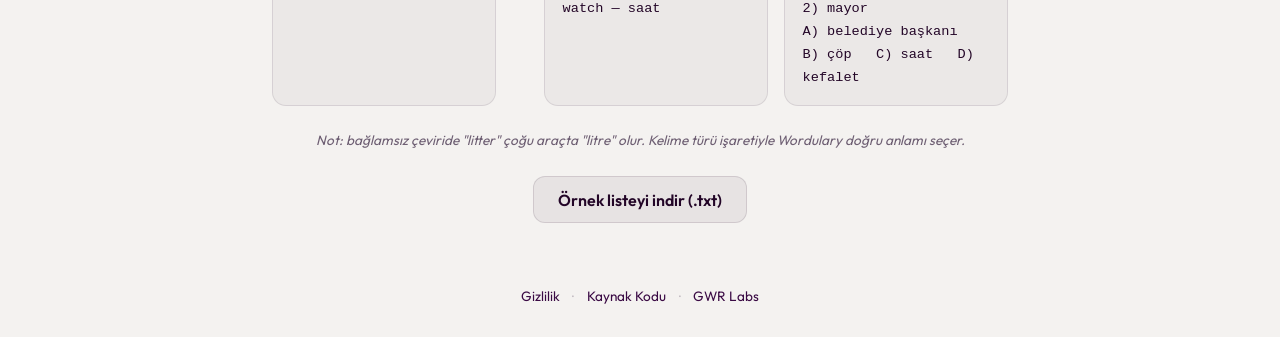
==== commit 87f5a447: "Switch to a light theme built from the new logo palette Added a Wordulary logo (dark eggplant #23052" ====
--- a/static/index.html
+++ b/static/index.html
@@ -14,6 +14,8 @@
       href="https://fonts.googleapis.com/css2?family=Outfit:wght@300;400;600;800&display=swap"
       rel="stylesheet"
     />
+    <link rel="icon" type="image/png" href="/static/favicon.png" />
+    <link rel="apple-touch-icon" href="/static/apple-touch-icon.png" />
     <link rel="stylesheet" href="/static/style.css" />
   </head>
   <body>
@@ -29,7 +31,16 @@
 
     <main class="container">
       <header class="header">
-        <h1 data-i18n="heroTitle">Wordulary</h1>
+        <img
+          src="/static/logo-icon.png"
+          alt=""
+          class="brand-icon"
+          width="88"
+          height="88"
+        />
+        <h1 class="brand-wordmark">
+          <img src="/static/wordmark.png" alt="Wordulary" />
+        </h1>
         <p data-i18n="heroDesc">
           İngilizce kelime listenizi, Türkçe çevirili kelime kartlarına ve çoktan
           seçmeli teste anında dönüştürün.
--- a/static/style.css
+++ b/static/style.css
@@ -1,14 +1,15 @@
 :root {
-  --bg-dark: #0f111a;
-  --card-bg: rgba(255, 255, 255, 0.03);
-  --card-border: rgba(255, 255, 255, 0.08);
-  --text-primary: #ffffff;
-  --text-secondary: #94a3b8;
-  --accent-primary: #8b5cf6;
-  --accent-secondary: #ec4899;
-  --accent-hover: #7c3aed;
-  --success: #10b981;
-  --error: #ef4444;
+  /* Açık tema - logo paletinden türetildi (#230527 koyu mor + #F5F5F3 krem). */
+  --bg-dark: #f4f2f0; /* isim eski, değer açık: ana zemin (krem) */
+  --card-bg: #ffffff; /* beyaz kart */
+  --card-border: rgba(35, 5, 39, 0.1); /* koyu mor hafif kenar */
+  --text-primary: #230527; /* logo moru - ana metin */
+  --text-secondary: #6e5f73; /* mor-gri ikincil */
+  --accent-primary: #3a0a44; /* koyu mor - butonlar/vurgu */
+  --accent-secondary: #7a2d8f; /* canlı mor - gradient */
+  --accent-hover: #230527; /* hover: en koyu mor */
+  --success: #0f9d6b;
+  --error: #dc2626;
 }
 
 * {
@@ -43,8 +44,8 @@
 
 .blob {
   position: absolute;
-  filter: blur(100px);
-  opacity: 0.5;
+  filter: blur(110px);
+  opacity: 0.55;
   animation: float 20s infinite alternate;
 }
 
@@ -55,8 +56,8 @@
   height: 50vw;
   background: radial-gradient(
     circle,
-    rgba(139, 92, 246, 0.4) 0%,
-    rgba(0, 0, 0, 0) 70%
+    rgba(122, 45, 143, 0.12) 0%,
+    rgba(255, 255, 255, 0) 70%
   );
 }
 
@@ -67,8 +68,8 @@
   height: 60vw;
   background: radial-gradient(
     circle,
-    rgba(236, 72, 153, 0.3) 0%,
-    rgba(0, 0, 0, 0) 70%
+    rgba(35, 5, 39, 0.08) 0%,
+    rgba(255, 255, 255, 0) 70%
   );
   animation-delay: -5s;
 }
@@ -80,8 +81,8 @@
   height: 40vw;
   background: radial-gradient(
     circle,
-    rgba(59, 130, 246, 0.3) 0%,
-    rgba(0, 0, 0, 0) 70%
+    rgba(160, 90, 180, 0.1) 0%,
+    rgba(255, 255, 255, 0) 70%
   );
   animation-delay: -10s;
 }
@@ -123,6 +124,23 @@
   letter-spacing: -1px;
 }
 
+.brand-icon {
+  display: block;
+  margin: 0 auto 1.25rem;
+  border-radius: 22px;
+  box-shadow: 0 10px 28px rgba(35, 5, 39, 0.16);
+}
+
+.brand-wordmark {
+  margin-bottom: 1.25rem;
+  line-height: 0;
+}
+
+.brand-wordmark img {
+  height: 44px;
+  width: auto;
+}
+
 .header p {
   color: var(--text-secondary);
   font-size: 1.1rem;
@@ -139,13 +157,13 @@
   border: 1px solid var(--card-border);
   border-radius: 24px;
   padding: 3rem;
-  box-shadow: 0 25px 50px -12px rgba(0, 0, 0, 0.5);
+  box-shadow: 0 20px 45px -15px rgba(35, 5, 39, 0.12);
   transition: all 0.3s ease;
 }
 
 /* Upload Zone */
 .upload-zone {
-  border: 2px dashed rgba(255, 255, 255, 0.2);
+  border: 2px dashed rgba(35, 5, 39, 0.2);
   border-radius: 16px;
   padding: 4rem 2rem;
   text-align: center;
@@ -158,7 +176,7 @@
 .upload-zone:hover,
 .upload-zone.dragover {
   border-color: var(--accent-primary);
-  background: rgba(139, 92, 246, 0.05);
+  background: rgba(122, 45, 143, 0.06);
   transform: translateY(-2px);
 }
 
@@ -207,22 +225,22 @@
     var(--accent-hover)
   );
   color: white;
-  box-shadow: 0 4px 14px 0 rgba(139, 92, 246, 0.39);
+  box-shadow: 0 4px 14px 0 rgba(58, 10, 68, 0.3);
 }
 
 .btn-primary:hover {
-  box-shadow: 0 6px 20px rgba(139, 92, 246, 0.23);
+  box-shadow: 0 6px 20px rgba(58, 10, 68, 0.22);
   transform: translateY(-2px);
 }
 
 .btn-secondary {
-  background: rgba(255, 255, 255, 0.1);
-  color: white;
-  border: 1px solid rgba(255, 255, 255, 0.1);
+  background: rgba(35, 5, 39, 0.06);
+  color: var(--text-primary);
+  border: 1px solid rgba(35, 5, 39, 0.12);
 }
 
 .btn-secondary:hover {
-  background: rgba(255, 255, 255, 0.15);
+  background: rgba(35, 5, 39, 0.1);
   transform: translateY(-2px);
 }
 
@@ -233,7 +251,7 @@
 }
 
 .btn-ghost:hover {
-  color: white;
+  color: var(--text-primary);
 }
 
 /* States */
@@ -262,7 +280,7 @@
 .spinner {
   width: 50px;
   height: 50px;
-  border: 3px solid rgba(255, 255, 255, 0.1);
+  border: 3px solid rgba(35, 5, 39, 0.08);
   border-radius: 50%;
   border-top-color: var(--accent-primary);
   animation: spin 1s ease-in-out infinite;
@@ -287,7 +305,7 @@
 .progress-bar-container {
   width: 100%;
   height: 6px;
-  background: rgba(255, 255, 255, 0.1);
+  background: rgba(35, 5, 39, 0.08);
   border-radius: 6px;
   margin-top: 2rem;
   overflow: hidden;
@@ -415,7 +433,7 @@
   width: 100%;
   padding: 0.85rem 1rem;
   border-radius: 12px;
-  background: rgba(0, 0, 0, 0.25);
+  background: rgba(35, 5, 39, 0.04);
   border: 1px solid var(--card-border);
   color: var(--text-primary);
   font-size: 0.95rem;
@@ -511,7 +529,7 @@
   min-width: 52px;
   padding: 0.6rem 0.9rem;
   border-radius: 12px;
-  background: rgba(0, 0, 0, 0.25);
+  background: rgba(35, 5, 39, 0.04);
   border: 1px solid var(--card-border);
   color: var(--text-secondary);
   font-weight: 600;
@@ -529,7 +547,7 @@
   background: linear-gradient(135deg, var(--accent-primary), var(--accent-hover));
   border-color: transparent;
   color: #fff;
-  box-shadow: 0 4px 14px 0 rgba(139, 92, 246, 0.39);
+  box-shadow: 0 4px 14px 0 rgba(58, 10, 68, 0.3);
 }
 
 .count-custom {
@@ -537,7 +555,7 @@
   margin-top: 0.6rem;
   padding: 0.75rem 1rem;
   border-radius: 12px;
-  background: rgba(0, 0, 0, 0.25);
+  background: rgba(35, 5, 39, 0.04);
   border: 1px solid var(--card-border);
   color: var(--text-primary);
   font-size: 0.95rem;
@@ -560,7 +578,7 @@
 
 .upload-rules code {
   font-family: ui-monospace, "SF Mono", Menlo, monospace;
-  background: rgba(255, 255, 255, 0.06);
+  background: rgba(35, 5, 39, 0.06);
   padding: 0.1rem 0.35rem;
   border-radius: 4px;
   font-size: 0.8rem;
@@ -613,7 +631,7 @@
   font-weight: 700;
   color: #fff;
   background: linear-gradient(135deg, var(--accent-primary), var(--accent-secondary));
-  box-shadow: 0 4px 14px rgba(139, 92, 246, 0.4);
+  box-shadow: 0 4px 14px rgba(58, 10, 68, 0.32);
 }
 
 .how-step h3 {
@@ -641,7 +659,7 @@
 .ex-card {
   flex: 1 1 0;
   min-width: 180px;
-  background: rgba(0, 0, 0, 0.25);
+  background: rgba(35, 5, 39, 0.04);
   border: 1px solid var(--card-border);
   border-radius: 14px;
   padding: 1rem 1.1rem;
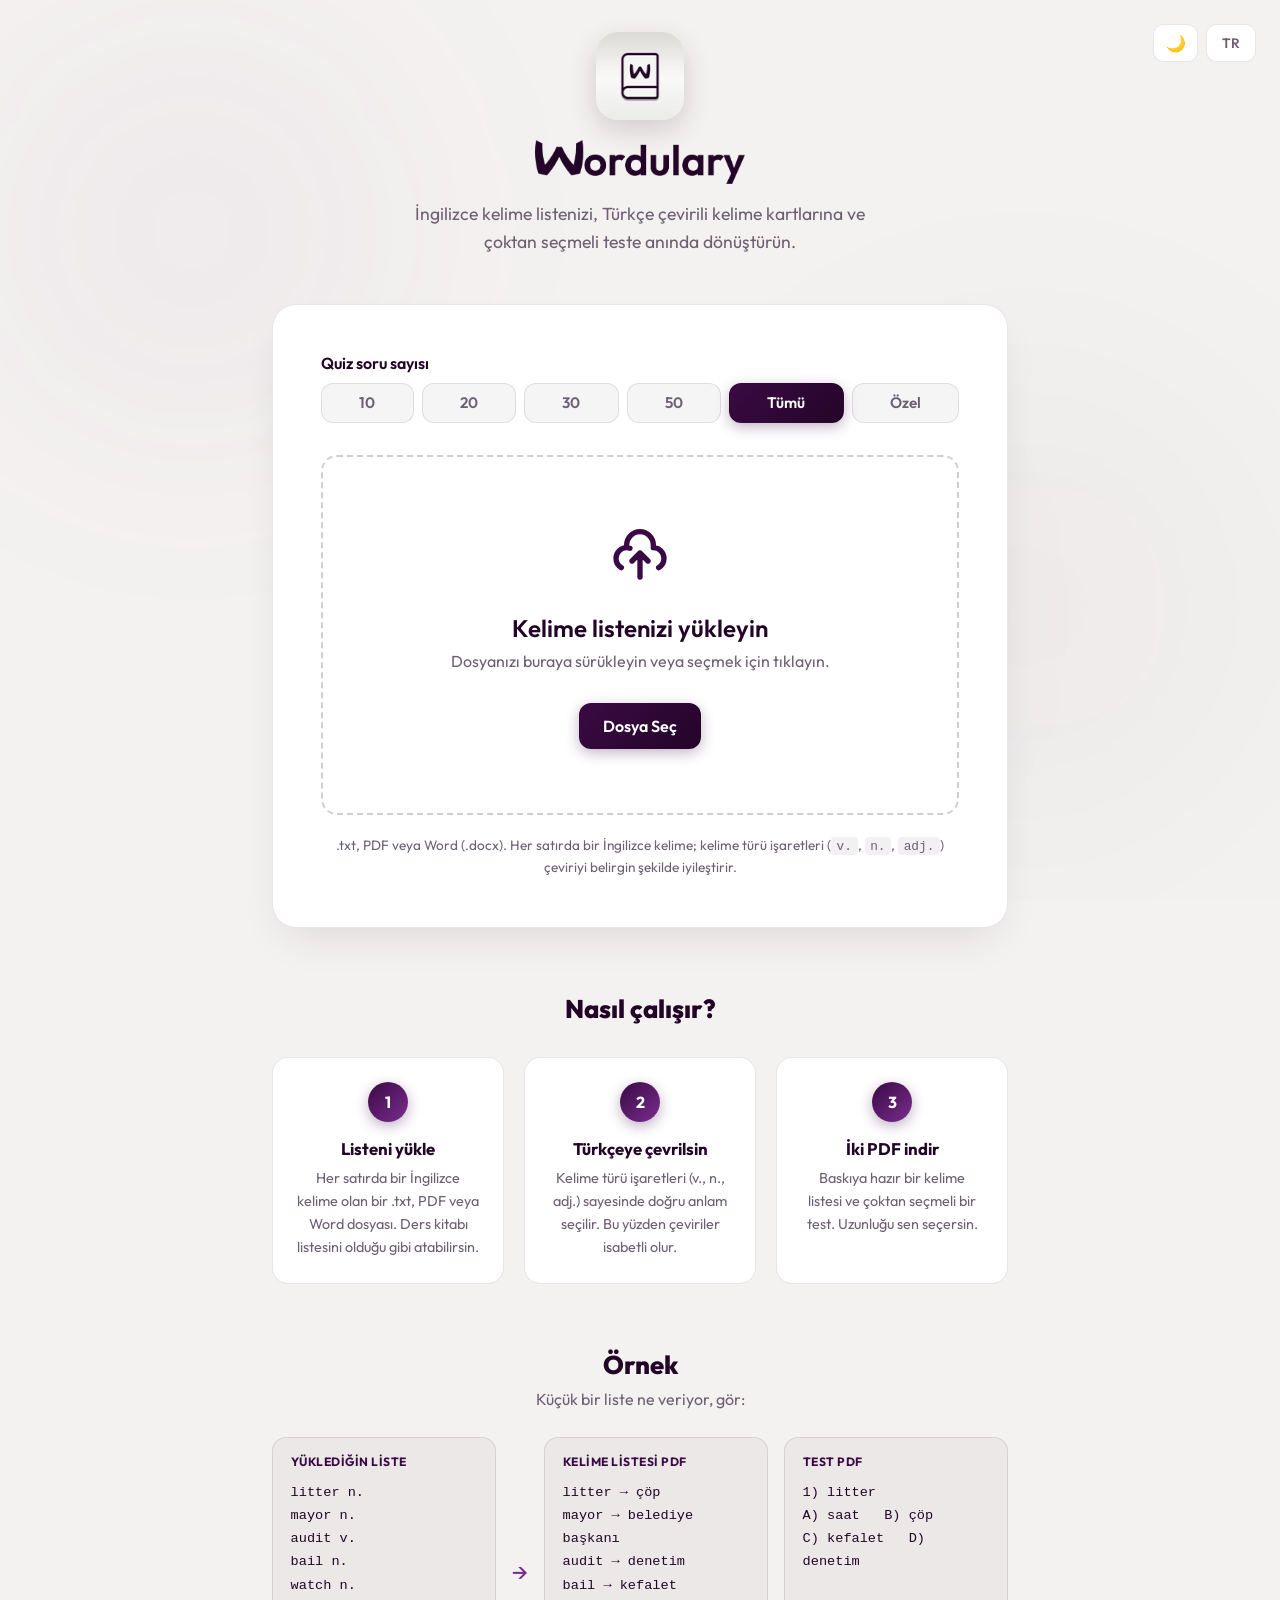
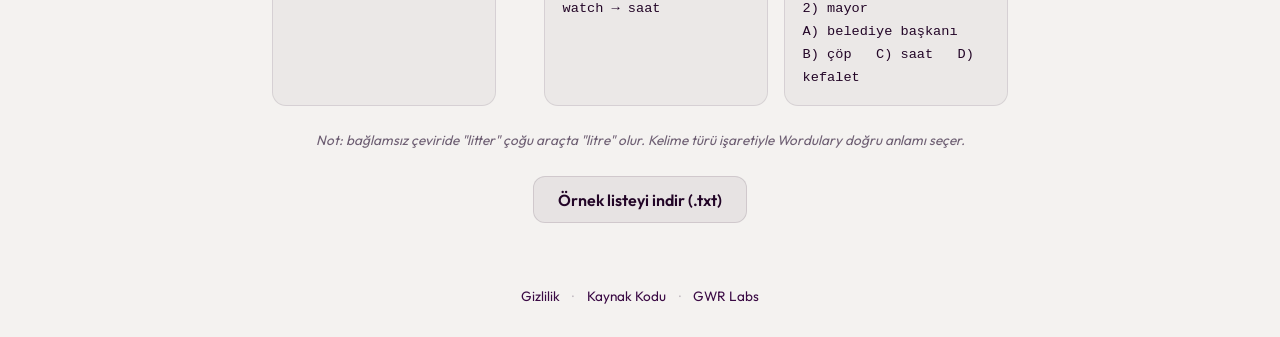
==== commit 9215d3a8: "Add a dark/light theme toggle The site is light (from the logo palette); this adds a toggle to flip " ====
--- a/static/index.html
+++ b/static/index.html
@@ -17,6 +17,11 @@
     <link rel="icon" type="image/png" href="/static/favicon.png" />
     <link rel="apple-touch-icon" href="/static/apple-touch-icon.png" />
     <link rel="stylesheet" href="/static/style.css" />
+    <script>
+      // Temayı body render edilmeden uygula (yanıp sönmeyi önler).
+      if (localStorage.getItem("wordulary_theme") === "dark")
+        document.documentElement.setAttribute("data-theme", "dark");
+    </script>
   </head>
   <body>
     <div class="background-mesh">
@@ -25,9 +30,14 @@
       <div class="blob blob-3"></div>
     </div>
 
-    <button id="lang-btn" class="lang-btn" type="button" aria-label="Language">
-      TR
-    </button>
+    <div class="top-controls">
+      <button id="theme-btn" class="ctrl-btn" type="button" aria-label="Tema">
+        🌙
+      </button>
+      <button id="lang-btn" class="ctrl-btn" type="button" aria-label="Language">
+        TR
+      </button>
+    </div>
 
     <main class="container">
       <header class="header">
@@ -57,8 +67,7 @@
             Çeviri için kendi DeepL anahtarınızı kullanırsınız.
             <a href="https://www.deepl.com/pro-api" target="_blank" rel="noopener"
               >Ücretsiz anahtar alın</a
-            >
-            — ayda 500.000 karakter, binlerce kelime listesine yeter.
+            >, ayda 500.000 karakter, binlerce kelime listesine yeter.
           </p>
           <input
             type="password"
@@ -303,11 +312,11 @@
           <div class="ex-arrow" aria-hidden="true">→</div>
           <div class="ex-card">
             <div class="ex-label" data-i18n="exWordsLabel">Kelime listesi PDF</div>
-            <pre class="ex-pre">litter — çöp
-mayor — belediye başkanı
-audit — denetim
-bail — kefalet
-watch — saat</pre>
+            <pre class="ex-pre">litter → çöp
+mayor → belediye başkanı
+audit → denetim
+bail → kefalet
+watch → saat</pre>
           </div>
           <div class="ex-card">
             <div class="ex-label" data-i18n="exQuizLabel">Test PDF</div>
--- a/static/style.css
+++ b/static/style.css
@@ -1,15 +1,33 @@
 :root {
-  /* Açık tema - logo paletinden türetildi (#230527 koyu mor + #F5F5F3 krem). */
+  /* Açık tema (varsayılan) - logo paletinden: #230527 koyu mor + #F4F2F0 krem. */
   --bg-dark: #f4f2f0; /* isim eski, değer açık: ana zemin (krem) */
   --card-bg: #ffffff; /* beyaz kart */
-  --card-border: rgba(35, 5, 39, 0.1); /* koyu mor hafif kenar */
+  --card-border: rgba(var(--surface-rgb), 0.1);
   --text-primary: #230527; /* logo moru - ana metin */
   --text-secondary: #6e5f73; /* mor-gri ikincil */
   --accent-primary: #3a0a44; /* koyu mor - butonlar/vurgu */
   --accent-secondary: #7a2d8f; /* canlı mor - gradient */
-  --accent-hover: #230527; /* hover: en koyu mor */
+  --accent-hover: #230527;
   --success: #0f9d6b;
   --error: #dc2626;
+  /* Tema-duyarlı overlay/glow: açık temada koyu mor, dark'ta beyaz/parlak. */
+  --surface-rgb: 35, 5, 39; /* overlay rengi (koyu mor) */
+  --glow-rgb: 58, 10, 68; /* buton gölgesi (mor) */
+}
+
+/* Dark tema - açık temanın tersi. Zemin koyu mor, metin krem, vurgu parlak mor. */
+:root[data-theme="dark"] {
+  --bg-dark: #170a1c; /* çok koyu mor zemin */
+  --card-bg: #241029; /* koyu mor kart */
+  --text-primary: #f4f2f0; /* krem */
+  --text-secondary: #b3a4b8; /* mor-gri açık */
+  --accent-primary: #b14ec9; /* parlak mor (koyu zeminde görünür) */
+  --accent-secondary: #d16ba5; /* mor-pembe */
+  --accent-hover: #c77ad9;
+  --success: #10b981;
+  --error: #ef4444;
+  --surface-rgb: 255, 255, 255; /* overlay beyaz olur */
+  --glow-rgb: 177, 78, 201; /* parlak mor glow */
 }
 
 * {
@@ -68,7 +86,7 @@
   height: 60vw;
   background: radial-gradient(
     circle,
-    rgba(35, 5, 39, 0.08) 0%,
+    rgba(var(--surface-rgb), 0.08) 0%,
     rgba(255, 255, 255, 0) 70%
   );
   animation-delay: -5s;
@@ -128,7 +146,7 @@
   display: block;
   margin: 0 auto 1.25rem;
   border-radius: 22px;
-  box-shadow: 0 10px 28px rgba(35, 5, 39, 0.16);
+  box-shadow: 0 10px 28px rgba(var(--surface-rgb), 0.16);
 }
 
 .brand-wordmark {
@@ -139,6 +157,11 @@
 .brand-wordmark img {
   height: 44px;
   width: auto;
+}
+
+/* Wordmark koyu mor; dark temada koyu zeminde görünmez, beyaza çeviriyoruz. */
+:root[data-theme="dark"] .brand-wordmark img {
+  filter: brightness(0) invert(1);
 }
 
 .header p {
@@ -157,13 +180,13 @@
   border: 1px solid var(--card-border);
   border-radius: 24px;
   padding: 3rem;
-  box-shadow: 0 20px 45px -15px rgba(35, 5, 39, 0.12);
+  box-shadow: 0 20px 45px -15px rgba(var(--surface-rgb), 0.12);
   transition: all 0.3s ease;
 }
 
 /* Upload Zone */
 .upload-zone {
-  border: 2px dashed rgba(35, 5, 39, 0.2);
+  border: 2px dashed rgba(var(--surface-rgb), 0.2);
   border-radius: 16px;
   padding: 4rem 2rem;
   text-align: center;
@@ -225,22 +248,22 @@
     var(--accent-hover)
   );
   color: white;
-  box-shadow: 0 4px 14px 0 rgba(58, 10, 68, 0.3);
+  box-shadow: 0 4px 14px 0 rgba(var(--glow-rgb), 0.3);
 }
 
 .btn-primary:hover {
-  box-shadow: 0 6px 20px rgba(58, 10, 68, 0.22);
+  box-shadow: 0 6px 20px rgba(var(--glow-rgb), 0.22);
   transform: translateY(-2px);
 }
 
 .btn-secondary {
-  background: rgba(35, 5, 39, 0.06);
+  background: rgba(var(--surface-rgb), 0.06);
   color: var(--text-primary);
-  border: 1px solid rgba(35, 5, 39, 0.12);
+  border: 1px solid rgba(var(--surface-rgb), 0.12);
 }
 
 .btn-secondary:hover {
-  background: rgba(35, 5, 39, 0.1);
+  background: rgba(var(--surface-rgb), 0.1);
   transform: translateY(-2px);
 }
 
@@ -280,7 +303,7 @@
 .spinner {
   width: 50px;
   height: 50px;
-  border: 3px solid rgba(35, 5, 39, 0.08);
+  border: 3px solid rgba(var(--surface-rgb), 0.08);
   border-radius: 50%;
   border-top-color: var(--accent-primary);
   animation: spin 1s ease-in-out infinite;
@@ -305,7 +328,7 @@
 .progress-bar-container {
   width: 100%;
   height: 6px;
-  background: rgba(35, 5, 39, 0.08);
+  background: rgba(var(--surface-rgb), 0.08);
   border-radius: 6px;
   margin-top: 2rem;
   overflow: hidden;
@@ -374,11 +397,17 @@
 }
 
 /* Language toggle */
-.lang-btn {
+/* Top controls: tema + dil */
+.top-controls {
   position: fixed;
   top: 1.5rem;
   right: 1.5rem;
   z-index: 10;
+  display: flex;
+  gap: 0.5rem;
+}
+
+.ctrl-btn {
   padding: 0.5rem 0.9rem;
   border-radius: 10px;
   background: var(--card-bg);
@@ -391,11 +420,18 @@
   letter-spacing: 0.5px;
   cursor: pointer;
   transition: all 0.2s ease;
-}
-
-.lang-btn:hover {
+  display: flex;
+  align-items: center;
+}
+
+.ctrl-btn:hover {
   color: var(--text-primary);
   border-color: var(--accent-primary);
+}
+
+#theme-btn {
+  font-size: 1rem;
+  padding: 0.5rem 0.7rem;
 }
 
 /* API key section */
@@ -433,7 +469,7 @@
   width: 100%;
   padding: 0.85rem 1rem;
   border-radius: 12px;
-  background: rgba(35, 5, 39, 0.04);
+  background: rgba(var(--surface-rgb), 0.04);
   border: 1px solid var(--card-border);
   color: var(--text-primary);
   font-size: 0.95rem;
@@ -529,7 +565,7 @@
   min-width: 52px;
   padding: 0.6rem 0.9rem;
   border-radius: 12px;
-  background: rgba(35, 5, 39, 0.04);
+  background: rgba(var(--surface-rgb), 0.04);
   border: 1px solid var(--card-border);
   color: var(--text-secondary);
   font-weight: 600;
@@ -547,7 +583,7 @@
   background: linear-gradient(135deg, var(--accent-primary), var(--accent-hover));
   border-color: transparent;
   color: #fff;
-  box-shadow: 0 4px 14px 0 rgba(58, 10, 68, 0.3);
+  box-shadow: 0 4px 14px 0 rgba(var(--glow-rgb), 0.3);
 }
 
 .count-custom {
@@ -555,7 +591,7 @@
   margin-top: 0.6rem;
   padding: 0.75rem 1rem;
   border-radius: 12px;
-  background: rgba(35, 5, 39, 0.04);
+  background: rgba(var(--surface-rgb), 0.04);
   border: 1px solid var(--card-border);
   color: var(--text-primary);
   font-size: 0.95rem;
@@ -578,7 +614,7 @@
 
 .upload-rules code {
   font-family: ui-monospace, "SF Mono", Menlo, monospace;
-  background: rgba(35, 5, 39, 0.06);
+  background: rgba(var(--surface-rgb), 0.06);
   padding: 0.1rem 0.35rem;
   border-radius: 4px;
   font-size: 0.8rem;
@@ -631,7 +667,7 @@
   font-weight: 700;
   color: #fff;
   background: linear-gradient(135deg, var(--accent-primary), var(--accent-secondary));
-  box-shadow: 0 4px 14px rgba(58, 10, 68, 0.32);
+  box-shadow: 0 4px 14px rgba(var(--glow-rgb), 0.32);
 }
 
 .how-step h3 {
@@ -659,7 +695,7 @@
 .ex-card {
   flex: 1 1 0;
   min-width: 180px;
-  background: rgba(35, 5, 39, 0.04);
+  background: rgba(var(--surface-rgb), 0.04);
   border: 1px solid var(--card-border);
   border-radius: 14px;
   padding: 1rem 1.1rem;
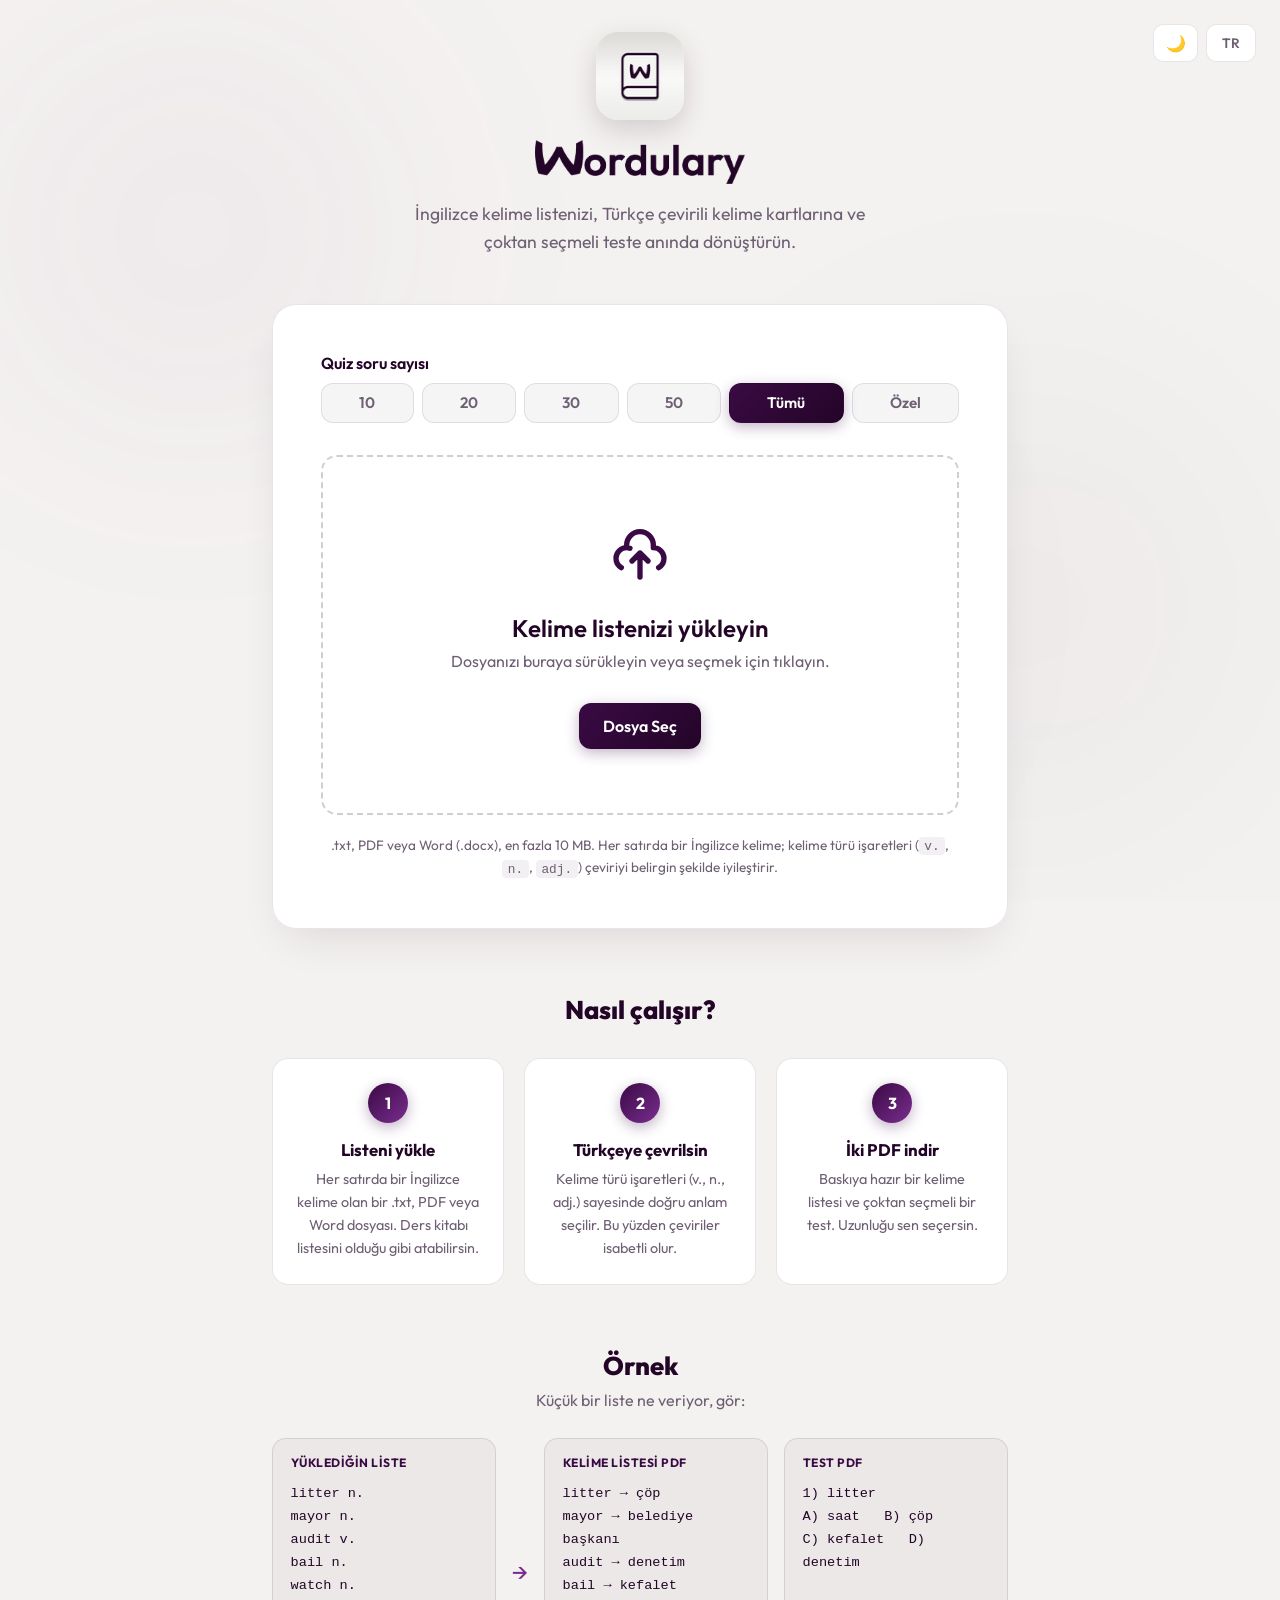
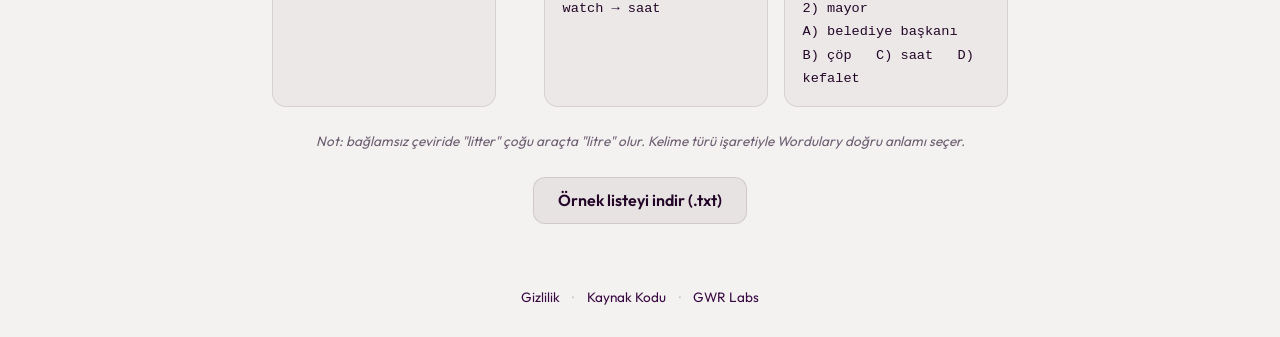
==== commit eaac019f: "Show the 10 MB upload limit and reject oversized files client-side Users had no way to know the size" ====
--- a/static/index.html
+++ b/static/index.html
@@ -179,7 +179,7 @@
         </div>
 
         <p class="upload-rules" data-i18n="uploadRules">
-          .txt, PDF veya Word (.docx). Her satırda bir İngilizce kelime; kelime
+          .txt, PDF veya Word (.docx), en fazla 10 MB. Her satırda bir İngilizce kelime; kelime
           türü işaretleri (<code>v.</code>, <code>n.</code>, <code>adj.</code>)
           çeviriyi belirgin şekilde iyileştirir.
         </p>
